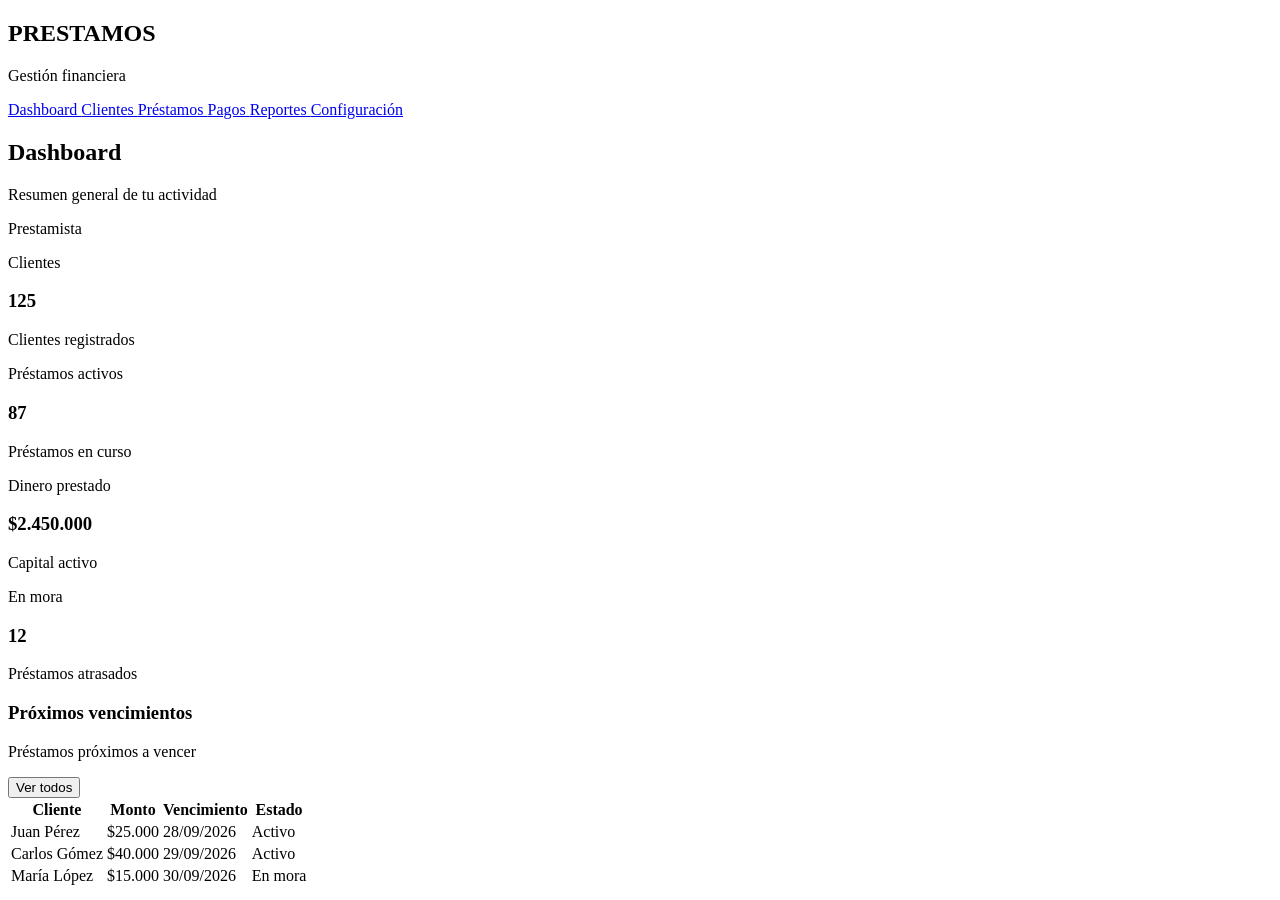
==== index.html @ 00eaaad5 "index principal" ====
<!DOCTYPE html>
<html lang="es">
<head>
    <meta charset="UTF-8">
    <meta name="viewport" content="width=device-width, initial-scale=1.0">

    <title>Prestamos - Dashboard</title>

    <link rel="stylesheet" href="style.css">
</head>

<body>

    <div class="app">

        <!-- BARRA LATERAL -->
        <aside class="sidebar">

            <div class="logo">
                <h1>PRESTAMOS</h1>
                <p>Gestión financiera</p>
            </div>

            <nav class="menu">

                <a href="#" class="menu-item activo">
                    Dashboard
                </a>

                <a href="pages/clientes.html" class="menu-item">
                    Clientes
                </a>

                <a href="#" class="menu-item">
                    Préstamos
                </a>

                <a href="#" class="menu-item">
                    Pagos
                </a>

                <a href="#" class="menu-item">
                    Reportes
                </a>

                <a href="#" class="menu-item">
                    Configuración
                </a>

            </nav>

        </aside>


        <!-- CONTENIDO PRINCIPAL -->
        <main class="main">

            <!-- ENCABEZADO -->
            <header class="header">

                <div>
                    <h2>Dashboard</h2>
                    <p>Resumen general de tu actividad</p>
                </div>

                <div class="usuario">
                    <span>Prestamista</span>
                </div>

            </header>


            <!-- CONTENIDO -->
            <section class="contenido">

                <!-- TARJETAS -->
                <div class="tarjetas">

                    <div class="tarjeta">
                        <p>Clientes</p>
                        <h3 id="cantidadClientes">125</h3>
                        <span>Clientes registrados</span>
                    </div>


                    <div class="tarjeta">
                        <p>Préstamos activos</p>
                        <h3 id="prestamosActivos">87</h3>
                        <span>Préstamos en curso</span>
                    </div>


                    <div class="tarjeta">
                        <p>Dinero prestado</p>
                        <h3 id="dineroPrestado">$2.450.000</h3>
                        <span>Capital activo</span>
                    </div>


                    <div class="tarjeta">
                        <p>En mora</p>
                        <h3 id="prestamosMora">12</h3>
                        <span>Préstamos atrasados</span>
                    </div>

                </div>


                <!-- PRÓXIMOS VENCIMIENTOS -->
                <div class="seccion">

                    <div class="seccion-header">
                        <div>
                            <h3>Próximos vencimientos</h3>
                            <p>Préstamos próximos a vencer</p>
                        </div>

                        <button id="verTodos">
                            Ver todos
                        </button>
                    </div>


                    <div class="tabla-container">

                        <table>

                            <thead>
                                <tr>
                                    <th>Cliente</th>
                                    <th>Monto</th>
                                    <th>Vencimiento</th>
                                    <th>Estado</th>
                                </tr>
                            </thead>

                            <tbody id="tablaVencimientos">

                                <tr>
                                    <td>Juan Pérez</td>
                                    <td>$25.000</td>
                                    <td>28/09/2026</td>
                                    <td>
                                        <span class="estado activo">
                                            Activo
                                        </span>
                                    </td>
                                </tr>

                                <tr>
                                    <td>Carlos Gómez</td>
                                    <td>$40.000</td>
                                    <td>29/09/2026</td>
                                    <td>
                                        <span class="estado activo">
                                            Activo
                                        </span>
                                    </td>
                                </tr>

                                <tr>
                                    <td>María López</td>
                                    <td>$15.000</td>
                                    <td>30/09/2026</td>
                                    <td>
                                        <span class="estado mora">
                                            En mora
                                        </span>
                                    </td>
                                </tr>

                            </tbody>

                        </table>

                    </div>

                </div>

            </section>

        </main>

    </div>


    <script src="app.js"></script>

</body>
</html>
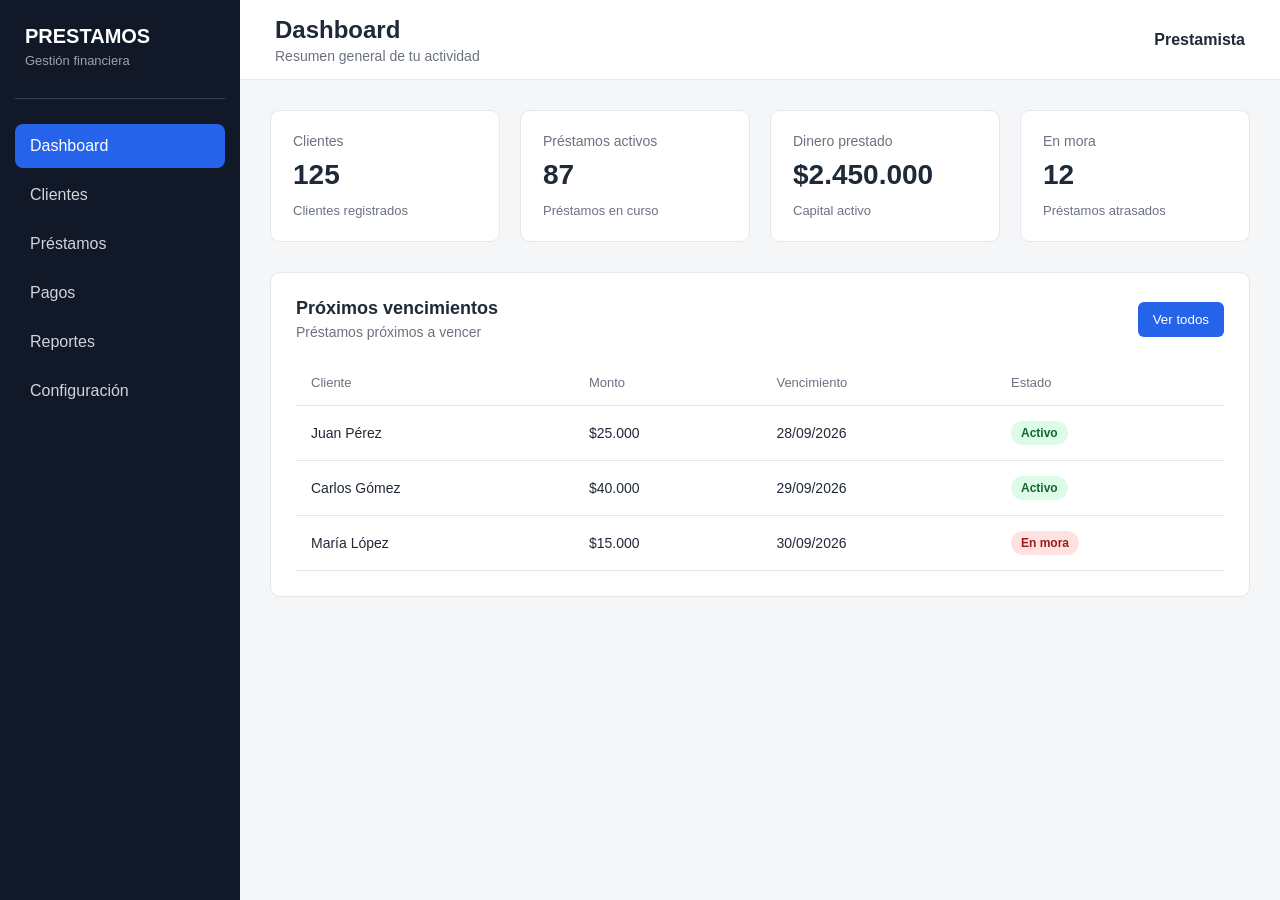
==== commit 46662250: "Update index.html" ====
--- a/index.html
+++ b/index.html
@@ -72,6 +72,7 @@
 
             <!-- CONTENIDO -->
             <section class="contenido">
+                
 
                 <!-- TARJETAS -->
                 <div class="tarjetas">
@@ -187,4 +188,4 @@
     <script src="app.js"></script>
 
 </body>
-</html>+</html>
--- a/style.css
+++ b/style.css
@@ -0,0 +1,411 @@
+* {
+    margin: 0;
+    padding: 0;
+    box-sizing: border-box;
+}
+
+body {
+    font-family: Arial, sans-serif;
+    background-color: #f4f6f8;
+    color: #1f2937;
+}
+
+
+/* ESTRUCTURA GENERAL */
+
+.app {
+    display: flex;
+    min-height: 100vh;
+}
+
+
+/* SIDEBAR */
+
+.sidebar {
+    width: 240px;
+    background-color: #111827;
+    color: white;
+    padding: 25px 15px;
+}
+
+.logo {
+    padding: 0 10px 30px;
+    border-bottom: 1px solid #374151;
+}
+
+.logo h1 {
+    font-size: 20px;
+}
+
+.logo p {
+    margin-top: 5px;
+    font-size: 13px;
+    color: #9ca3af;
+}
+
+
+/* MENU */
+
+.menu {
+    margin-top: 25px;
+}
+
+.menu-item {
+    display: block;
+    padding: 13px 15px;
+    margin-bottom: 5px;
+
+    color: #d1d5db;
+    text-decoration: none;
+
+    border-radius: 8px;
+
+    transition: 0.2s;
+}
+
+.menu-item:hover {
+    background-color: #1f2937;
+    color: white;
+}
+
+.menu-item.activo {
+    background-color: #2563eb;
+    color: white;
+}
+
+
+/* CONTENIDO PRINCIPAL */
+
+.main {
+    flex: 1;
+}
+
+
+/* HEADER */
+
+.header {
+    height: 80px;
+
+    display: flex;
+    align-items: center;
+    justify-content: space-between;
+
+    padding: 0 35px;
+
+    background-color: white;
+    border-bottom: 1px solid #e5e7eb;
+}
+
+.header h2 {
+    font-size: 24px;
+}
+
+.header p {
+    margin-top: 4px;
+    color: #6b7280;
+    font-size: 14px;
+}
+
+.usuario {
+    font-weight: bold;
+}
+
+
+/* CONTENIDO */
+
+.contenido {
+    padding: 30px;
+}
+
+
+/* TARJETAS */
+
+.tarjetas {
+    display: grid;
+
+    grid-template-columns: repeat(4, 1fr);
+
+    gap: 20px;
+
+    margin-bottom: 30px;
+}
+
+.tarjeta {
+    background-color: white;
+
+    padding: 22px;
+
+    border-radius: 10px;
+
+    border: 1px solid #e5e7eb;
+}
+
+.tarjeta p {
+    color: #6b7280;
+    font-size: 14px;
+}
+
+.tarjeta h3 {
+    margin: 10px 0;
+
+    font-size: 28px;
+}
+
+.tarjeta span {
+    color: #6b7280;
+    font-size: 13px;
+}
+
+
+/* SECCIONES */
+
+.seccion {
+    background-color: white;
+
+    border: 1px solid #e5e7eb;
+
+    border-radius: 10px;
+
+    padding: 25px;
+}
+
+.seccion-header {
+    display: flex;
+    justify-content: space-between;
+    align-items: center;
+
+    margin-bottom: 20px;
+}
+
+.seccion-header h3 {
+    font-size: 18px;
+}
+
+.seccion-header p {
+    margin-top: 5px;
+
+    color: #6b7280;
+
+    font-size: 14px;
+}
+
+
+/* BOTON */
+
+button {
+    border: none;
+
+    background-color: #2563eb;
+
+    color: white;
+
+    padding: 10px 15px;
+
+    border-radius: 6px;
+
+    cursor: pointer;
+}
+
+button:hover {
+    background-color: #1d4ed8;
+}
+
+
+/* TABLA */
+
+.tabla-container {
+    overflow-x: auto;
+}
+
+table {
+    width: 100%;
+
+    border-collapse: collapse;
+}
+
+th,
+td {
+    text-align: left;
+
+    padding: 15px;
+
+    border-bottom: 1px solid #e5e7eb;
+}
+
+th {
+    color: #6b7280;
+
+    font-size: 13px;
+
+    font-weight: normal;
+}
+
+td {
+    font-size: 14px;
+}
+
+
+/* ESTADOS */
+
+.estado {
+    display: inline-block;
+
+    padding: 5px 10px;
+
+    border-radius: 20px;
+
+    font-size: 12px;
+
+    font-weight: bold;
+}
+
+.estado.activo {
+    background-color: #dcfce7;
+
+    color: #166534;
+}
+
+.estado.mora {
+    background-color: #fee2e2;
+
+    color: #991b1b;
+}
+
+
+/* RESPONSIVE */
+
+@media (max-width: 1000px) {
+
+    .tarjetas {
+        grid-template-columns: repeat(2, 1fr);
+    }
+
+}
+
+
+@media (max-width: 700px) {
+
+    .sidebar {
+        width: 190px;
+    }
+
+    .tarjetas {
+        grid-template-columns: 1fr;
+    }
+
+    .contenido {
+        padding: 20px;
+    }
+
+}
+
+
+/* ================================= */
+/* PAGINA CLIENTES */
+/* ================================= */
+
+.pagina-header {
+
+    display: flex;
+
+    justify-content: space-between;
+
+    align-items: center;
+
+    margin-bottom: 20px;
+
+}
+
+.pagina-header h3 {
+
+    font-size: 20px;
+
+}
+
+.pagina-header p {
+
+    margin-top: 5px;
+
+    color: #6b7280;
+
+    font-size: 14px;
+
+}
+
+
+/* BUSCADOR */
+
+.buscador {
+
+    background-color: white;
+
+    padding: 20px;
+
+    border: 1px solid #e5e7eb;
+
+    border-radius: 10px;
+
+    margin-bottom: 20px;
+
+}
+
+
+.buscador input {
+
+    width: 100%;
+
+    padding: 12px 15px;
+
+    border: 1px solid #d1d5db;
+
+    border-radius: 6px;
+
+    font-size: 14px;
+
+    outline: none;
+
+}
+
+
+.buscador input:focus {
+
+    border-color: #2563eb;
+
+}
+
+
+/* BOTONES DE TABLA */
+
+.btn-tabla {
+
+    background-color: #f3f4f6;
+
+    color: #374151;
+
+    padding: 7px 10px;
+
+    margin-right: 5px;
+
+    border-radius: 5px;
+
+    font-size: 12px;
+
+}
+
+
+.btn-tabla:hover {
+
+    background-color: #e5e7eb;
+
+}
+
+
+/* ESTADO BLOQUEADO */
+
+.estado.bloqueado {
+
+    background-color: #e5e7eb;
+
+    color: #374151;
+
+}
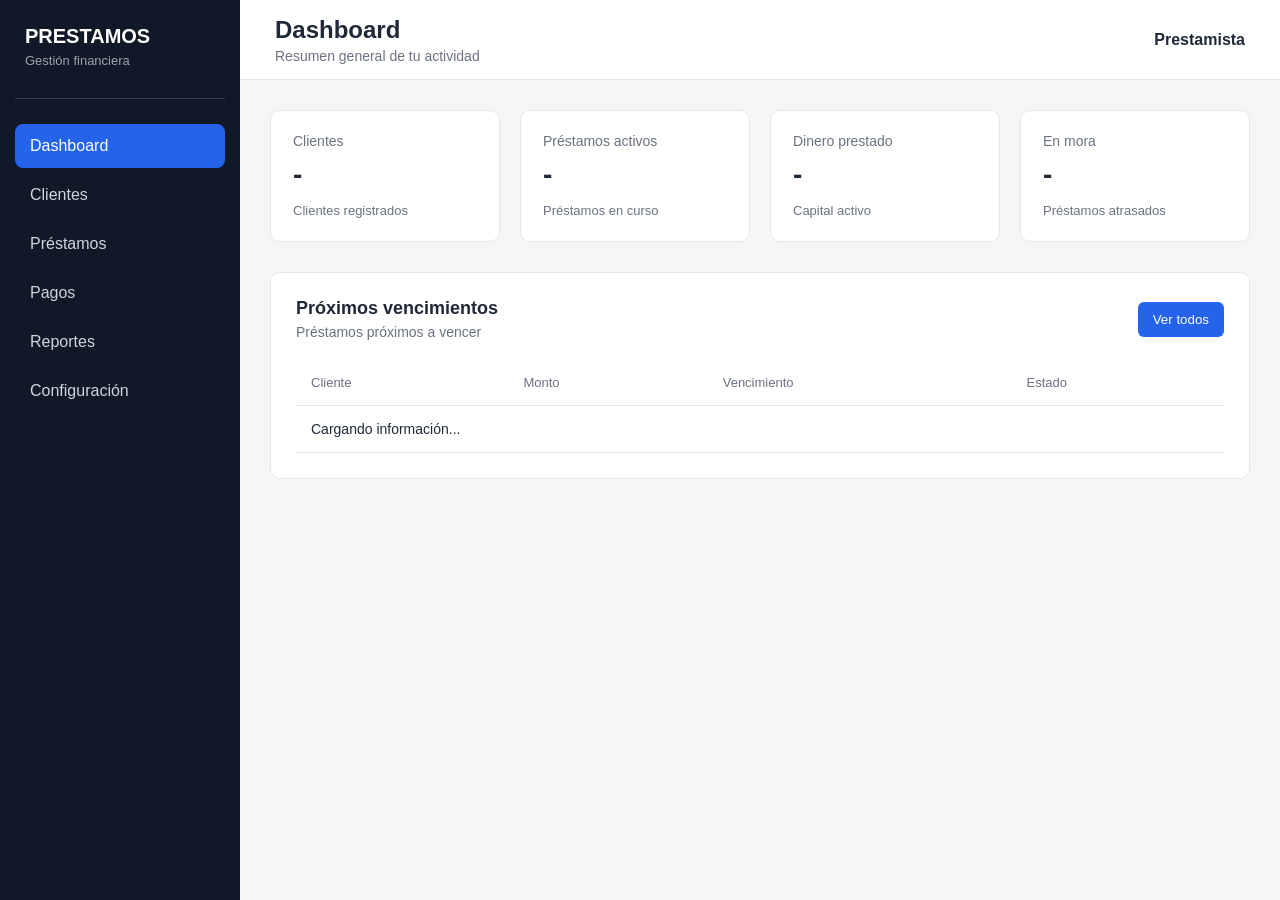
==== commit 69ef4639: "Update index.html" ====
--- a/index.html
+++ b/index.html
@@ -1,5 +1,7 @@
+
 <!DOCTYPE html>
 <html lang="es">
+
 <head>
     <meta charset="UTF-8">
     <meta name="viewport" content="width=device-width, initial-scale=1.0">
@@ -23,7 +25,7 @@
 
             <nav class="menu">
 
-                <a href="#" class="menu-item activo">
+                <a href="index.html" class="menu-item activo">
                     Dashboard
                 </a>
 
@@ -31,7 +33,7 @@
                     Clientes
                 </a>
 
-                <a href="#" class="menu-item">
+                <a href="pages/prestamos.html" class="menu-item">
                     Préstamos
                 </a>
 
@@ -55,16 +57,21 @@
         <!-- CONTENIDO PRINCIPAL -->
         <main class="main">
 
-            <!-- ENCABEZADO -->
+            <!-- HEADER -->
             <header class="header">
 
                 <div>
                     <h2>Dashboard</h2>
-                    <p>Resumen general de tu actividad</p>
+
+                    <p>
+                        Resumen general de tu actividad
+                    </p>
                 </div>
 
                 <div class="usuario">
-                    <span>Prestamista</span>
+                    <span>
+                        Prestamista
+                    </span>
                 </div>
 
             </header>
@@ -72,36 +79,67 @@
 
             <!-- CONTENIDO -->
             <section class="contenido">
-                
 
                 <!-- TARJETAS -->
                 <div class="tarjetas">
 
                     <div class="tarjeta">
+
                         <p>Clientes</p>
-                        <h3 id="cantidadClientes">125</h3>
-                        <span>Clientes registrados</span>
-                    </div>
-
-
-                    <div class="tarjeta">
+
+                        <h3 id="cantidadClientes">
+                            -
+                        </h3>
+
+                        <span>
+                            Clientes registrados
+                        </span>
+
+                    </div>
+
+
+                    <div class="tarjeta">
+
                         <p>Préstamos activos</p>
-                        <h3 id="prestamosActivos">87</h3>
-                        <span>Préstamos en curso</span>
-                    </div>
-
-
-                    <div class="tarjeta">
+
+                        <h3 id="prestamosActivos">
+                            -
+                        </h3>
+
+                        <span>
+                            Préstamos en curso
+                        </span>
+
+                    </div>
+
+
+                    <div class="tarjeta">
+
                         <p>Dinero prestado</p>
-                        <h3 id="dineroPrestado">$2.450.000</h3>
-                        <span>Capital activo</span>
-                    </div>
-
-
-                    <div class="tarjeta">
+
+                        <h3 id="dineroPrestado">
+                            -
+                        </h3>
+
+                        <span>
+                            Capital activo
+                        </span>
+
+                    </div>
+
+
+                    <div class="tarjeta">
+
                         <p>En mora</p>
-                        <h3 id="prestamosMora">12</h3>
-                        <span>Préstamos atrasados</span>
+
+                        <h3 id="prestamosMora">
+                            -
+                        </h3>
+
+                        <span>
+                            Préstamos atrasados
+                        </span>
+
                     </div>
 
                 </div>
@@ -111,14 +149,24 @@
                 <div class="seccion">
 
                     <div class="seccion-header">
+
                         <div>
-                            <h3>Próximos vencimientos</h3>
-                            <p>Préstamos próximos a vencer</p>
+
+                            <h3>
+                                Próximos vencimientos
+                            </h3>
+
+                            <p>
+                                Préstamos próximos a vencer
+                            </p>
+
                         </div>
+
 
                         <button id="verTodos">
                             Ver todos
                         </button>
+
                     </div>
 
 
@@ -127,49 +175,32 @@
                         <table>
 
                             <thead>
+
                                 <tr>
+
                                     <th>Cliente</th>
+
                                     <th>Monto</th>
+
                                     <th>Vencimiento</th>
+
                                     <th>Estado</th>
+
                                 </tr>
+
                             </thead>
 
+
                             <tbody id="tablaVencimientos">
 
                                 <tr>
-                                    <td>Juan Pérez</td>
-                                    <td>$25.000</td>
-                                    <td>28/09/2026</td>
-                                    <td>
-                                        <span class="estado activo">
-                                            Activo
-                                        </span>
+
+                                    <td colspan="4">
+                                        Cargando información...
                                     </td>
+
                                 </tr>
 
-                                <tr>
-                                    <td>Carlos Gómez</td>
-                                    <td>$40.000</td>
-                                    <td>29/09/2026</td>
-                                    <td>
-                                        <span class="estado activo">
-                                            Activo
-                                        </span>
-                                    </td>
-                                </tr>
-
-                                <tr>
-                                    <td>María López</td>
-                                    <td>$15.000</td>
-                                    <td>30/09/2026</td>
-                                    <td>
-                                        <span class="estado mora">
-                                            En mora
-                                        </span>
-                                    </td>
-                                </tr>
-
                             </tbody>
 
                         </table>
@@ -188,4 +219,6 @@
     <script src="app.js"></script>
 
 </body>
+
 </html>
+
--- a/style.css
+++ b/style.css
@@ -409,3 +409,173 @@
     color: #374151;
 
 }
+
+/* ================================= */
+/* FORMULARIO CLIENTE */
+/* ================================= */
+
+.formulario-container {
+
+    background-color: white;
+
+    border: 1px solid #e5e7eb;
+
+    border-radius: 10px;
+
+    padding: 25px;
+
+    margin-bottom: 25px;
+
+}
+
+
+.formulario-header {
+
+    margin-bottom: 25px;
+
+}
+
+
+.formulario-header h3 {
+
+    font-size: 20px;
+
+}
+
+
+.formulario-header p {
+
+    margin-top: 5px;
+
+    color: #6b7280;
+
+    font-size: 14px;
+
+}
+
+
+/* GRID DEL FORMULARIO */
+
+.form-grid {
+
+    display: grid;
+
+    grid-template-columns: repeat(2, 1fr);
+
+    gap: 20px;
+
+}
+
+
+/* CAMPOS */
+
+.campo {
+
+    display: flex;
+
+    flex-direction: column;
+
+}
+
+
+.campo label {
+
+    margin-bottom: 7px;
+
+    font-size: 14px;
+
+    font-weight: bold;
+
+    color: #374151;
+
+}
+
+
+.campo input,
+.campo select {
+
+    padding: 11px 12px;
+
+    border: 1px solid #d1d5db;
+
+    border-radius: 6px;
+
+    font-size: 14px;
+
+    outline: none;
+
+}
+
+
+.campo input:focus,
+.campo select:focus {
+
+    border-color: #2563eb;
+
+}
+
+
+/* BOTONES DEL FORMULARIO */
+
+.formulario-botones {
+
+    display: flex;
+
+    justify-content: flex-end;
+
+    gap: 10px;
+
+    margin-top: 25px;
+
+}
+
+
+.btn-cancelar {
+
+    background-color: #f3f4f6;
+
+    color: #374151;
+
+}
+
+
+.btn-cancelar:hover {
+
+    background-color: #e5e7eb;
+
+}
+
+
+.btn-guardar {
+
+    background-color: #2563eb;
+
+    color: white;
+
+}
+
+
+.btn-guardar:hover {
+
+    background-color: #1d4ed8;
+
+}
+
+
+/* RESPONSIVE */
+
+@media (max-width: 700px) {
+
+    .form-grid {
+
+        grid-template-columns: 1fr;
+
+    }
+
+}
+
+.formulario-container {
+
+    display: none;
+
+}
